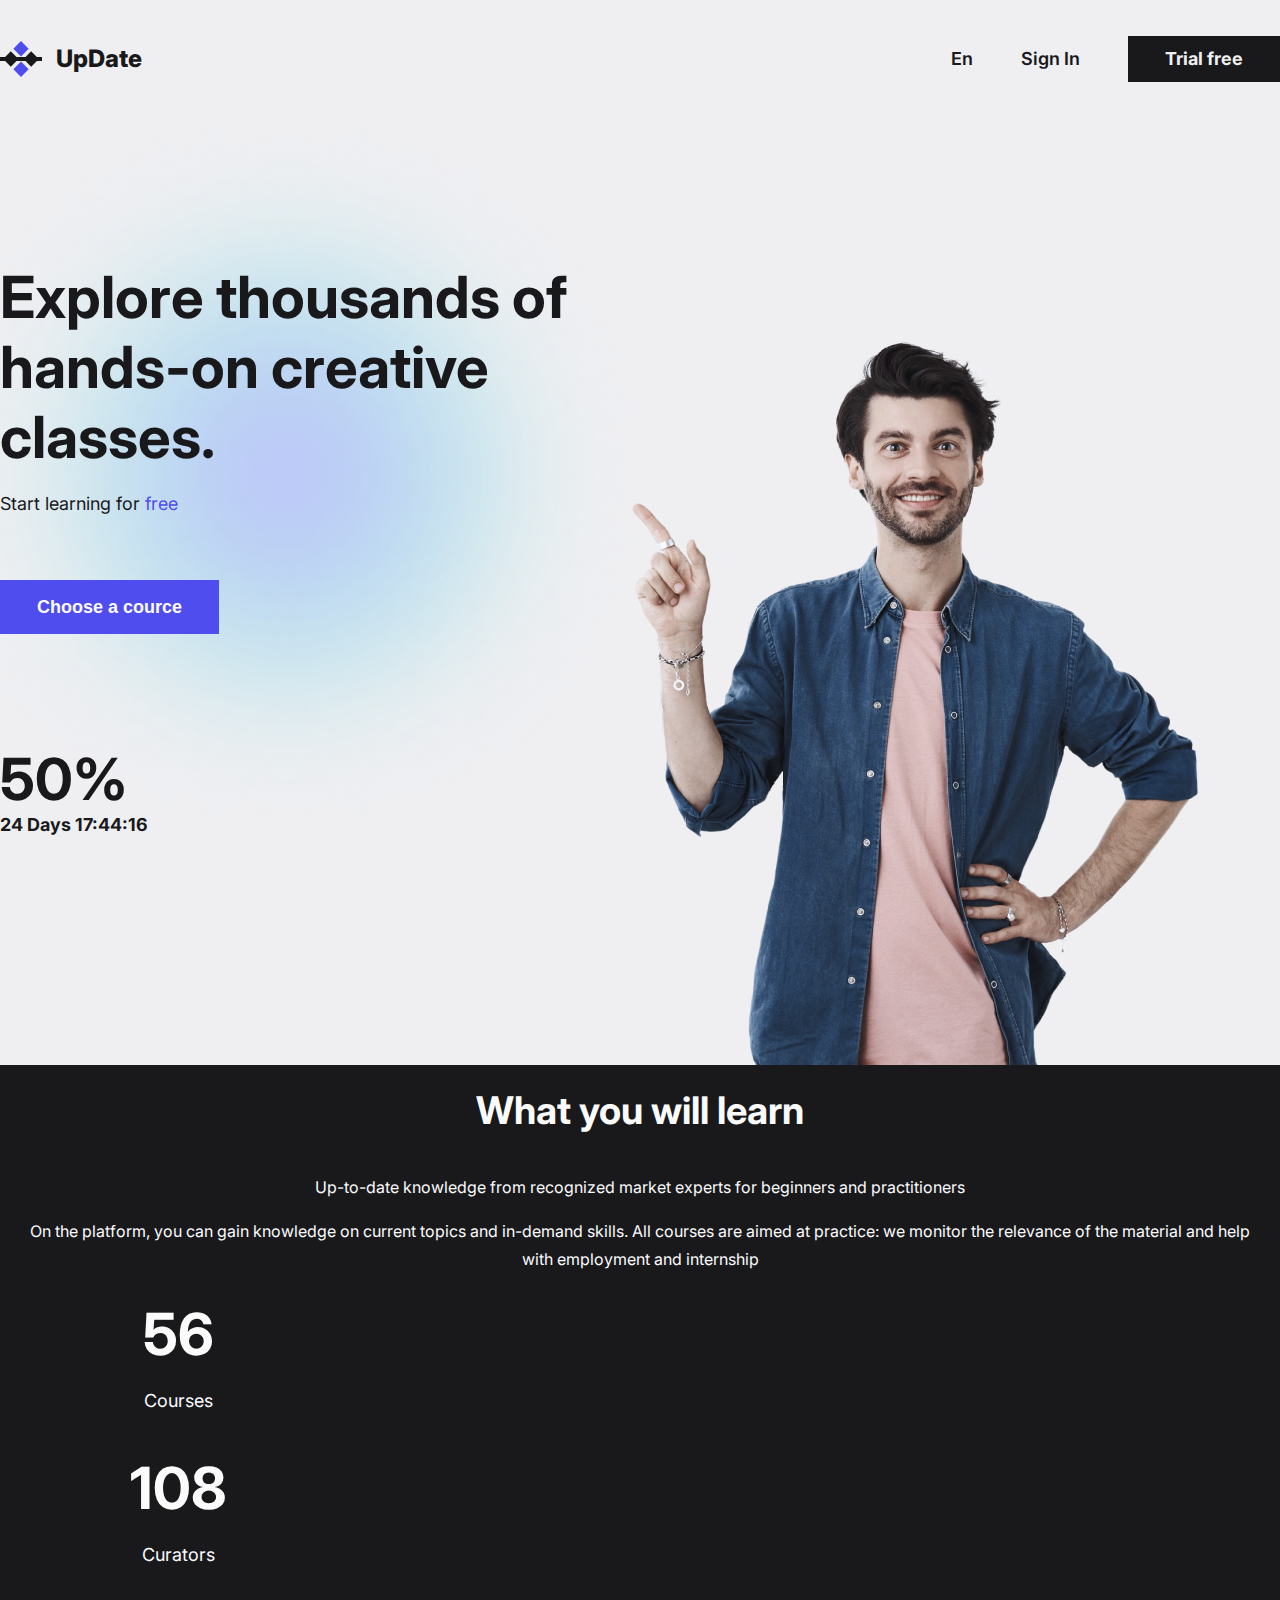
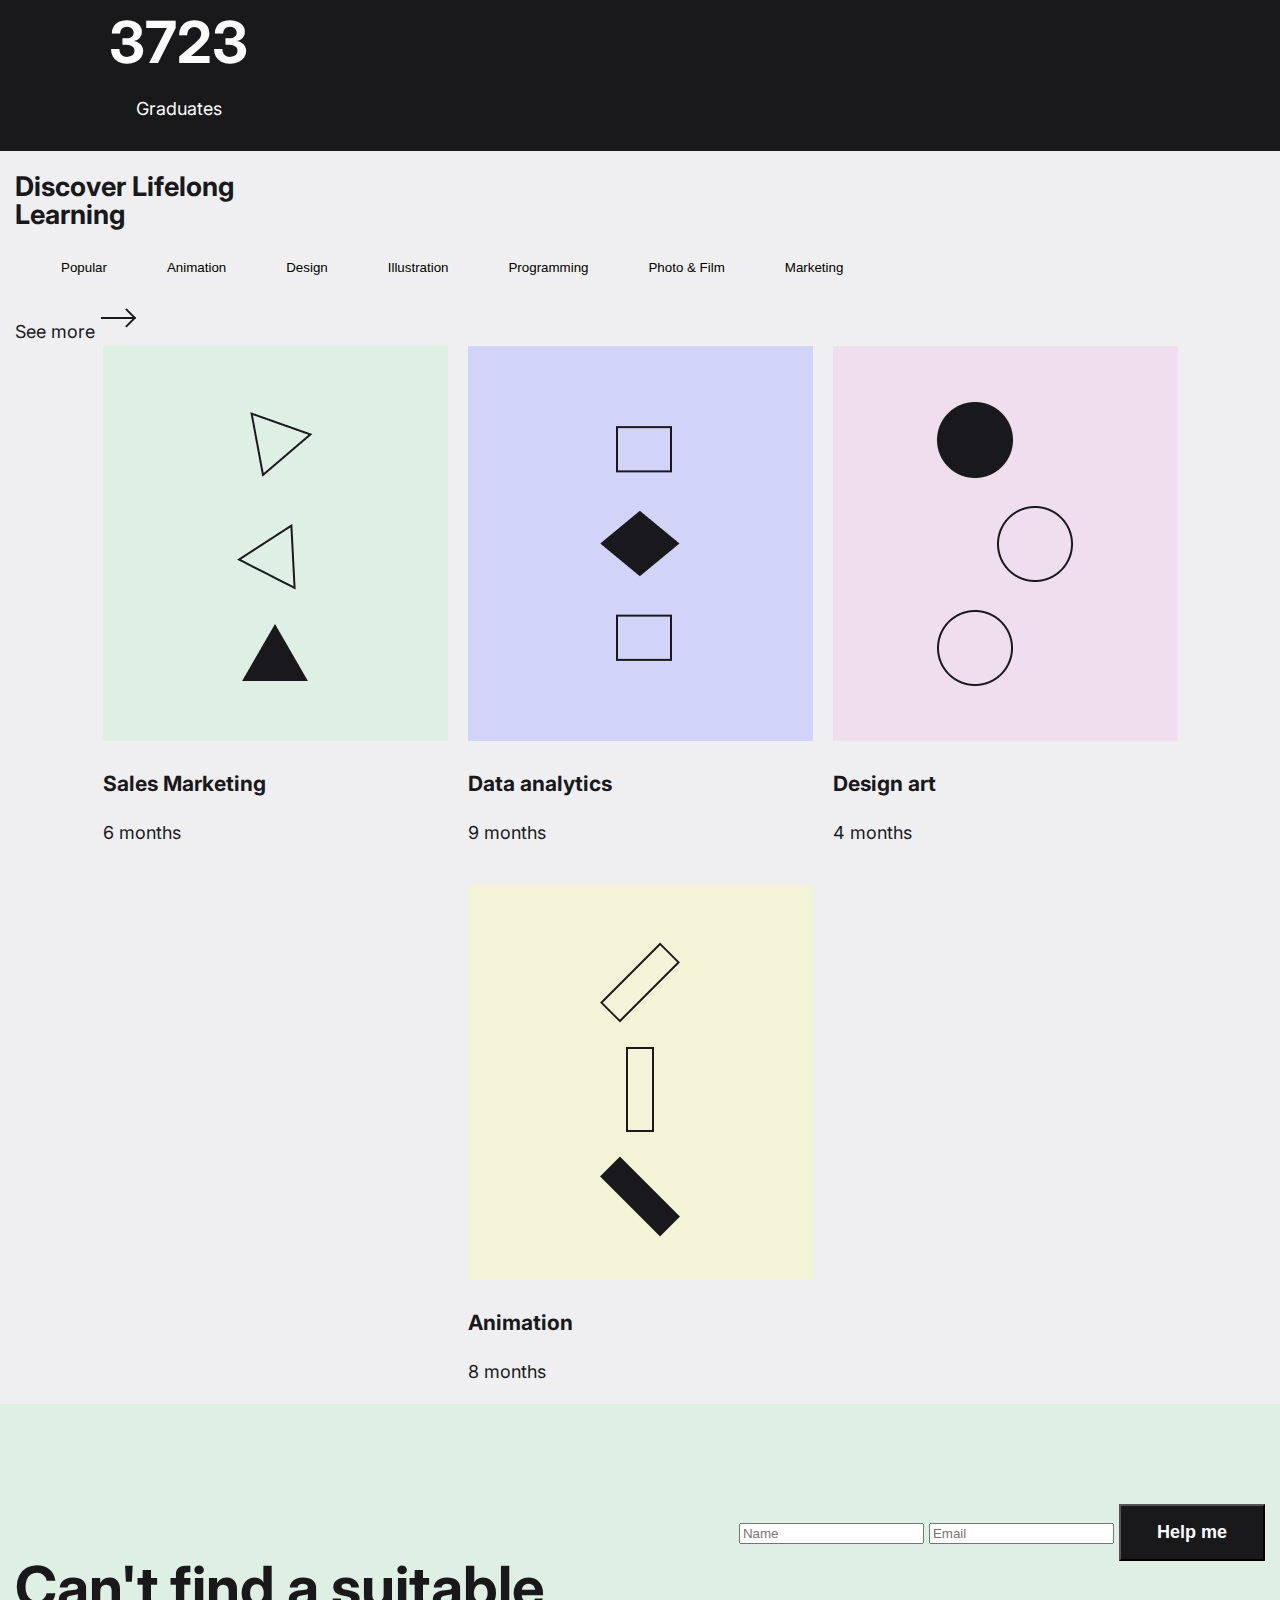
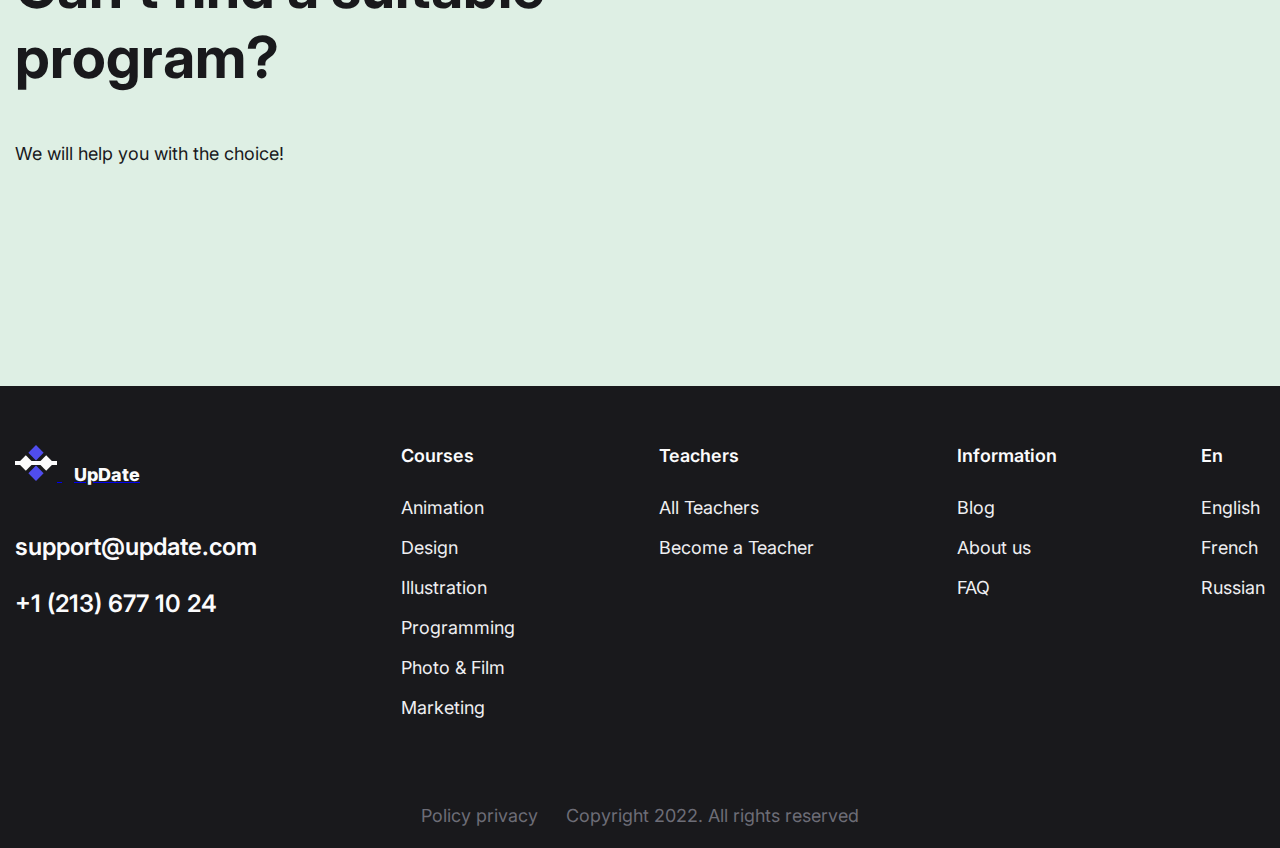
==== index.html @ 37fc65b7 "first commit" ====
<!DOCTYPE html>
<html lang="en">
  <head>
    <meta charset="UTF-8" />
    <meta name="viewport" content="width=device-width, initial-scale=1.0" />
    <link rel="preconnect" href="https://fonts.googleapis.com" />
    <link rel="preconnect" href="https://fonts.gstatic.com" crossorigin />
    <link
      href="https://fonts.googleapis.com/css2?family=Inter:wght@400;600;700;800&display=swap"
      rel="stylesheet"
    />

    <link rel="stylesheet" href="style/style.css" />
    <title>Document</title>
  </head>
  <body>
    <header class="container header">
      <div class="header__box">
        <a class="logo" href="index.html">
          <img src="img/logo.svg" alt="logo" />
          UpDate
        </a>
        <nav class="nav">
          <ul class="nav__list">
            <li>
              <a class="link" href="#">Courses</a>
            </li>
            <li>
              <a class="link" href="#">Teachers</a>
            </li>
            <li>
              <a class="link" href="#">Blog</a>
            </li>
          </ul>
        </nav>
      </div>
      <div class="btn-box">
        <a class="header__link" href="#"> En </a>
        <a class="header__link" href="#"> Sign In </a>
        <a class="header__btn" href="#"> Trial free</a>
      </div>
    </header>
    <main>
      <section class="offer container">
        <div class="offer__holder">
          <h1 class="offer__title">
            Explore thousands of hands-on creative classes.
          </h1>
          <p class="offer__description">
            Start learning for <a class="link link-blue" href="#">free</a>
          </p>
          <button class="button">Choose a cource</button>

          <p class="offer__sale">50%</p>

          <p class="offer__time">
            <time> 24 Days 17:44:16 </time>
          </p>
        </div>
        <ul class="offer__list">
          <li class="offer__marketer offer__item">Marketer</li>
          <li class="offer__illustrator offer__item">Illustrator</li>
          <li class="offer__animator offer__item">Animator</li>
          <li class="offer__programmer offer__item">Programmer</li>
          <li class="offer__designer offer__item">Designer</li>
          <li class="offer__photographer offer__item">Photographer</li>
        </ul>
      </section>
      <section class="learn">
        <div class="learn-container container">
          <div class="learn__text">
            <h2 class="learn__title">What you will learn</h2>
            <p class="learn__description">
              Up-to-date knowledge from recognized market experts for beginners
              and practitioners
            </p>
            <p class="learn__description">
              On the platform, you can gain knowledge on current topics and
              in-demand skills. All courses are aimed at practice: we monitor
              the relevance of the material and help with employment and
              internship
            </p>
          </div>
          <div class="learn__counters">
            <div class="learn__counter-item">
              <p class="learn__counter-number">56</p>
              <p class="learn__counter-description">Courses</p>
            </div>
            <div class="learn__counter-item">
              <p class="learn__counter-number">108</p>
              <p class="learn__counter-description">Curators</p>
            </div>
            <div class="learn__counter-item">
              <p class="learn__counter-number">3723</p>
              <p class="learn__counter-description">Graduates</p>
            </div>
          </div>
        </div>
      </section>
      <section class="discover container">
        <h2 class="discover__title">
          Discover Lifelong<br />
          Learning
        </h2>
        <ul class="discover__list">
          <li>
            <button class="discover__button">Popular</button>
          </li>
          <li>
            <button class="discover__button">Animation</button>
          </li>
          <li>
            <button class="discover__button">Design</button>
          </li>
          <li>
            <button class="discover__button">Illustration</button>
          </li>
          <li>
            <button class="discover__button">Programming</button>
          </li>
          <li>
            <button class="discover__button">Photo & Film</button>
          </li>
          <li>
            <button class="discover__button">Marketing</button>
          </li>
        </ul>
        <a class="link" href="#"
          >See more
          <img src="img/see_more_arrow.svg" alt="See more" />
        </a>

        <div class="discover__cards">
          <article class="discover__card-item">
            <img src="img/card-img-1.jpg" alt="Sales Marketing" />
            <h3 class="discover__card-item">Sales Marketing</h3>
            <p class="discover__card-length">6 months</p>
          </article>
          <article class="discover__card-item">
            <img src="img/card-img-2.jpg" alt="Data analytics" />
            <h3 class="discover__card-item">Data analytics</h3>
            <p class="discover__card-length">9 months</p>
          </article>
          <article class="discover__card-item">
            <img src="img/card-img-3.jpg" alt="Design art" />
            <h3 class="discover__card-item">Design art</h3>
            <p class="discover__card-length">4 months</p>
          </article>
          <article class="discover__card-item">
            <img src="img/card-img-4.jpg" alt="Animation" />
            <h3 class="discover__card-item">Animation</h3>
            <p class="discover__card-length">8 months</p>
          </article>
        </div>
      </section>
      <section class="find-program">
        <div class="find-program-container container">
          <div class="find-program__text">
            <h2 class="find-program__title">
              Can't find a suitable<br />
              program?
            </h2>
            <p class="find-program___description">
              We will help you with the choice!
            </p>
          </div>
          <form action="https://fom.in.ua/echo" class="find-program__form">
            <input type="text" name="name" placeholder="Name" required />
            <input type="email" name="email" placeholder="Email" required />
            <button class="find-program__button">Help me</button>
          </form>
        </div>
      </section>
    </main>
    <footer class="footer">
      <div class="footer__container container">
        <div class="footer__logo">
          <a href="index.html">
            <img
              class="footer__logo-image"
              src="img/footer-logo.svg"
              alt="logo"
            />
            <span>UpDate</span>
          </a>
          <div class="footer__info">
            <a class="footer__email" href="mailto:support@update.com"
              >support@update.com</a
            >
            <a class="footer___phone" href="tel:12136771024"
              >+1 (213) 677 10 24</a
            >
          </div>
        </div>

        <div class="sitemap">
          <h6 class="sitemap__title">Courses</h6>
          <ul class="sitemap__list">
            <li>
              <a class="footer__link" href="#">Animation</a>
            </li>
            <li>
              <a class="footer__link" href="#">Design</a>
            </li>
            <li>
              <a class="footer__link" href="#">Illustration</a>
            </li>
            <li>
              <a class="footer__link" href="#">Programming</a>
            </li>
            <li>
              <a class="footer__link" href="#">Photo & Film</a>
            </li>
            <li>
              <a class="footer__link" href="#">Marketing</a>
            </li>
          </ul>
        </div>
        <div class="sitemap">
          <h6 class="sitemap__title">Teachers</h6>
          <ul class="sitemap__list">
            <li>
              <a class="footer__link" href="#">All Teachers</a>
            </li>
            <li>
              <a class="footer__link" href="#">Become a Teacher</a>
            </li>
          </ul>
        </div>
        <div class="sitemap">
          <h6 class="sitemap__title">Information</h6>
          <ul class="sitemap__list">
            <li>
              <a class="footer__link" href="#">Blog</a>
            </li>
            <li>
              <a class="footer__link" href="#">About us</a>
            </li>
            <li>
              <a class="footer__link" href="#">FAQ</a>
            </li>
          </ul>
        </div>
        <div class="sitemap">
          <h6 class="sitemap__title">En</h6>
          <ul class="sitemap__list">
            <li>
              <a class="footer__link" href="#">English</a>
            </li>
            <li>
              <a class="footer__link" href="#">French</a>
            </li>
            <li>
              <a class="footer__link" href="#">Russian</a>
            </li>
          </ul>
        </div>
      </div>
      <div class="copyright">
        <a class="copyright__link" href="">Policy privacy</a>
        <p>Copyright 2022. All rights reserved</p>
      </div>
    </footer>
  </body>
</html>
---- style/style.css ----
body {
  background-color: #efeff2;
  margin: 0;
  color: #19191c;
  font: 400 18px/28px Inter, sans-serif;
}
.container {
  padding: 0 15px;
  max-width: 1440px;
  margin: 0 auto;
}
.none {
  display: none !important;
}
.header {
  display: flex;
  padding: 36px 0 0;
  justify-content: space-between;
}
.header__box {
  display: flex;
  align-items: center;
  gap: 68px;
}
.nav__list {
  display: flex;
  list-style: none;
  gap: 48px;
  padding: 0;
  margin: 0;
  font-size: 18px;
  line-height: 22px;
  font-weight: 600;
}
.link {
  color: #19191c;
  text-decoration: none;
}
.btn-box {
  display: flex;
  gap: 48px;
  align-items: center;
}
.logo {
  font-weight: 800;
  font-size: 24px;
  line-height: 30px;
  display: flex;
  align-items: center;
  gap: 14px;
  color: #19191c;
  text-decoration: none;
}
.header__link {
  color: #19191c;
  font-size: 18px;
  line-height: 22px;
  font-weight: 600;
  text-decoration: none;
}
.header__btn {
  background: #19191c;
  color: #efeff2;
  padding: 12px 37px;
  font-size: 18px;
  line-height: 22px;
  font-weight: 700;
  text-decoration: none;
}
.offer {
  display: flex;
  justify-content: space-between;
  align-items: flex-start;
  padding: 0 0 230px;
  background: url(../img/bg.png) 100% 100% no-repeat;
}
.offer__holder {
  width: 648px;
  padding-top: 180px;
  background: url(../img/bg01.png) 100% 100% no-repeat;
}
.offer__link {
  font-weight: 700;
  text-decoration: none;
  color: #504dee;
}
.offer__title {
  font-size: 58px;
  line-height: 70px;
  font-weight: 700;
  margin: 0 0 18px;
}
.offer__description {
  font-size: 18px;
  line-height: 28px;
  margin: 0 0 62px;
}
.link-blue {
  color: #504dee;
}
.button {
  background: #504dee;
  color: #fbfbfc;
  border: none;
  padding: 16px 37px;
  font-size: 18px;
  font-weight: 700;
  line-height: 22px;
  margin: 0 0 110px;
}
.offer__sale {
  font-size: 58px;
  font-weight: 700;
  line-height: normal;
  margin: 0;
}
.offer__time {
  font-size: 18px;
  font-weight: 700;
  line-height: normal;
  margin: 0;
}
.offer__list {
  align-items: flex-end;
  list-style: none;
  padding: 0;
  margin: 0;
  position: relative;
}
.offer__item {
  position: absolute;
  border: 2px solid #19191c;
  padding: 16px 36px;
  font-weight: 600;
  font-size: 18px;
  line-height: 28px;
}
.offer__marketer {
  position: absolute;
  top: 195px;
  right: 20px;
}
.offer__illustrator {
  top: 74px;
  right: 293px;
}
.offer__animator {
  top: 170px;
  left: -680px;
}
.offer__programmer {
  top: 341px;
  left: -848px;
}
.offer__designer {
  top: 526px;
  left: -997px;
}
.offer__photographer {
  top: 702px;
  left: -882px;
}
.learn {
  background: #19191c;
  color: #fbfbfc;
  padding: 168px 0;
}
.learn-container {
  display: flex;
  justify-content: space-between;
}
.learn__text {
  width: 588px;
}
.learn__title {
  font-size: 58px;
  font-weight: 700;
  line-height: 70px;
  margin: 0 0 28px;
}
.learn__description {
  font-size: 18px;
  font-weight: 400;
  line-height: 28px;
}
.learn__counters {
  display: flex;
  gap: 86px;
}
.learn__counter-number {
  font-size: 58px;
  line-height: 70px;
  font-weight: 700;
}
.learn__counter-description {
  font-size: 18px;
  font-weight: 400;
  line-height: 28px;
}
.discover__title {
  width: 594px;
}
.discover__list {
  display: flex;
  align-items: flex-start;
  list-style: none;
  color: #19191c;
  font-size: 18px;
  font-weight: 400;
  line-height: 28px;
  gap: 48px;
}
.discover__button {
  border: none;
}
.discover__cards {
  display: flex;
  justify-content: center;
  gap: 20px;
}
.find-program {
  background: #deefe4;
  padding-top: 100px;
  padding-bottom: 200px;
}
.find-program-container {
  display: flex;
  justify-content: space-between;
}
.find-program__title {
  color: #19191c;
  font-size: 58px;
  font-weight: 700;
  line-height: normal;
}
.find-program___description {
  color: #19191c;
  font-size: 18px;
  font-weight: 400;
  line-height: 28px;
}
.find-program__button {
  padding: 16px 36px;
  background: #19191c;
  color: #fbfbfc;
  font-size: 18px;
  font-weight: 700;
  line-height: normal;
}
.footer {
  background: #19191c;
  color: #efeff2;
  padding-top: 59px;
}
.footer__container {
  display: flex;
  justify-content: space-between;
  margin-bottom: 50px;
}
.footer__info {
  display: flex;
  flex-direction: column;
  font-size: 24px;
  font-weight: 600;
  line-height: normal;
  gap: 28px;
}
.footer__logo {
  color: #fbfbfc;
}
.footer__logo-image {
  width: 42px;
  height: 36px;
  gap: 12px;
}
.footer__logo span {
  color: #fbfbfc;
  font-size: 18px;
  font-weight: 800;
  line-height: normal;
  margin-left: 12px;
}
.footer__info {
  padding-top: 43px;
}
.footer__info a {
  color: #fbfbfc;
  text-decoration: none;
}
.sitemap__title {
  color: #fbfbfc;
  font-size: 18px;
  font-weight: 600;
  line-height: normal;
  margin: 0;
  padding-bottom: 28px;
}
.sitemap__list {
  list-style: none;
  padding: 0;
  margin: 0;
}
.sitemap__list li {
  margin-bottom: 12px;
}
.footer__link {
  color: #efeff2;
  font-size: 18px;
  font-weight: 400;
  line-height: 28px;
  text-decoration: none;
}
.copyright {
  display: flex;
  justify-content: center;
  align-items: center;
  color: #6d6d77;
  font-size: 18px;
  font-weight: 400;
  line-height: 28px;
}
.copyright__link {
  color: #6d6d77;
  text-decoration: none;
  margin-right: 28px;
}

@media screen and (max-width: 1439px) {
  .nav {
    display: none;
  }
  .offer__list {
    display: none;
  }
  .discover__list {
    flex-wrap: wrap;
  }
  .discover__cards {
    flex-wrap: wrap;
  }
  .learn {
    padding: 10px 0;
  }
  .learn__counter-item {
    flex: 1 1 100%;
  }
  .learn__counters {
    flex-wrap: wrap;
    gap: 10px;
    text-align: center;
  }
  .learn-container {
    flex-wrap: wrap;
  }
  .learn__counter-number {
    margin: 10px 0;
  }
  .learn__text {
    width: auto;
    text-align: center;
  }
  .learn__title {
    font-size: 38px;
  }
  .learn__description {
    font-size: 16px;
  }
}

@media screen and (max-width: 760px) {
  .offer__holder {
    width: auto;
    padding-top: 60px;
    background: none;
  }
  .offer__title {
    font-size: 38px;
    margin: 0;
  }
  .find-program-container {
    flex-direction: column;
  }
  .find-program__title {
    font-size: 38px;
  }
  .footer__container {
    flex-wrap: wrap;
  }
}

@media screen and (max-width: 480px) {
  .header {
    flex-direction: column;
    align-items: center;
  }
  .header__box {
    padding-bottom: 10px;
  }
  .sitemap {
    display: none;
  }
}
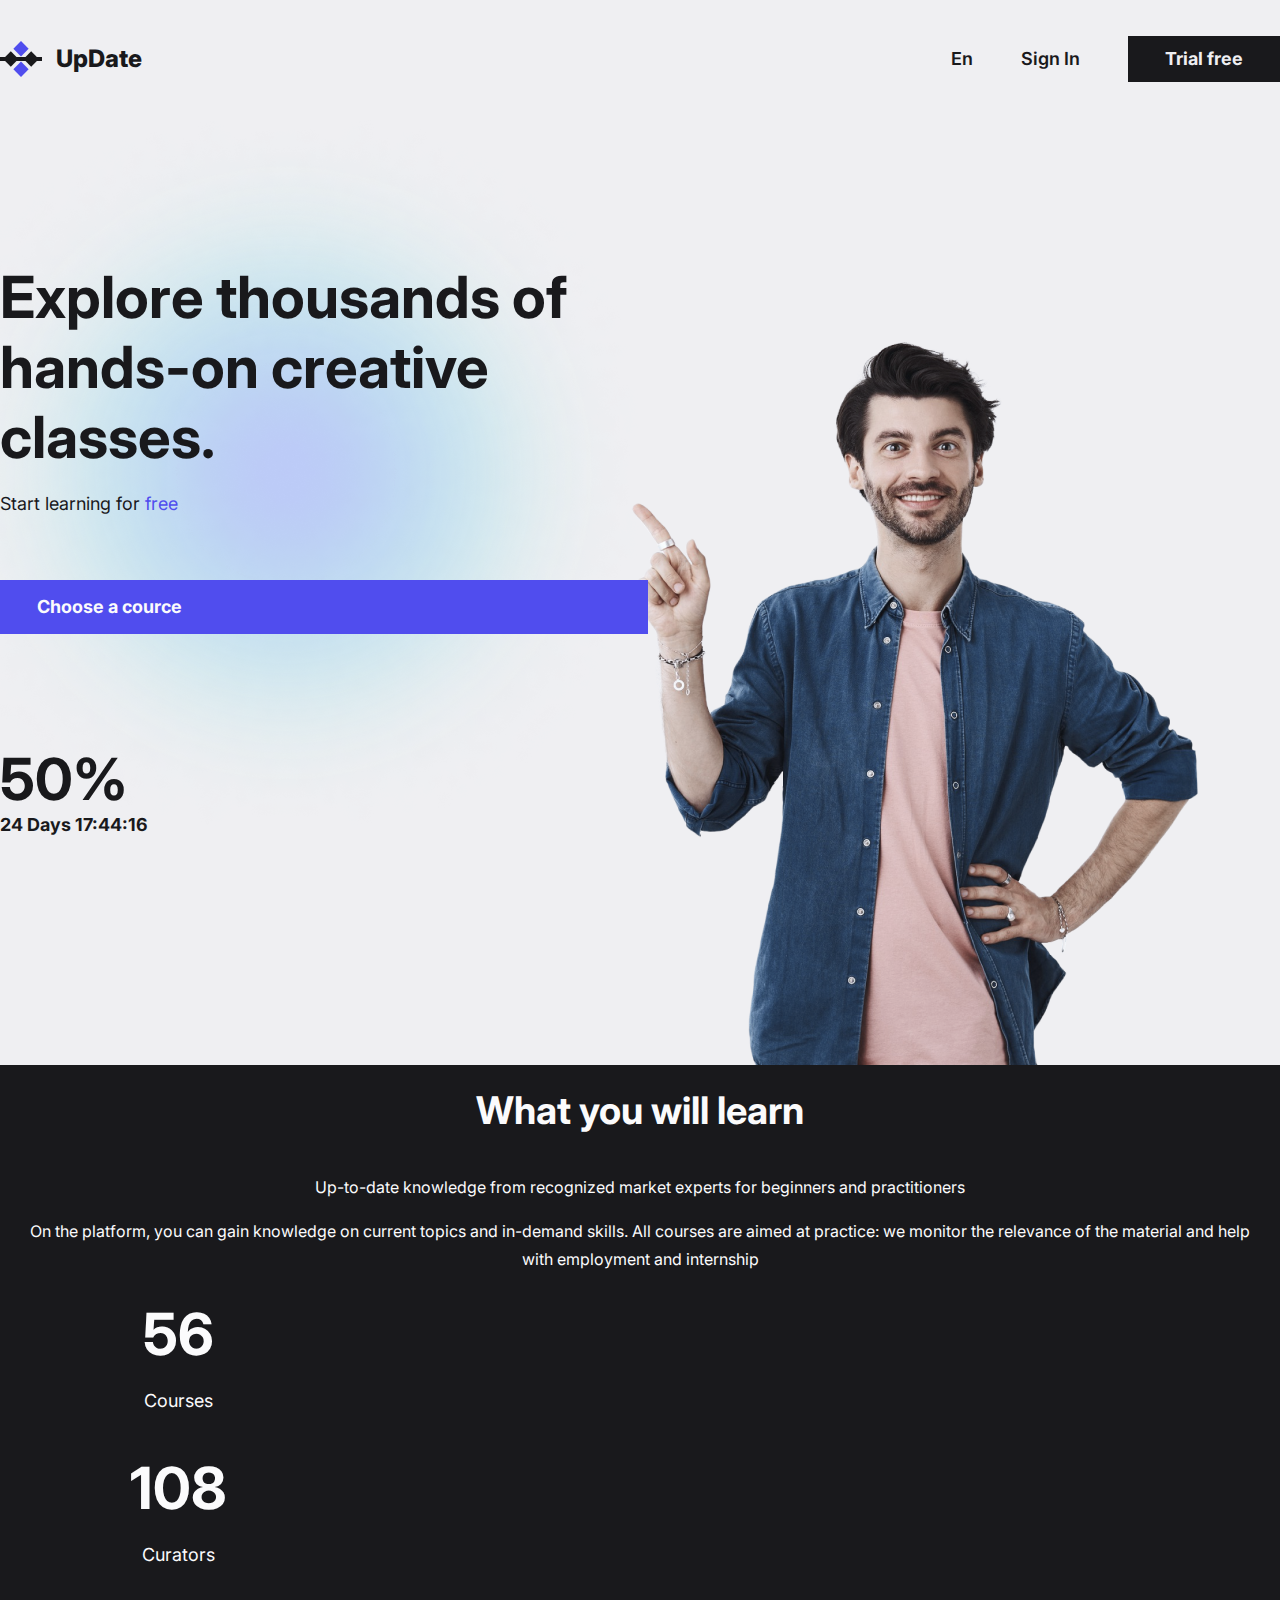
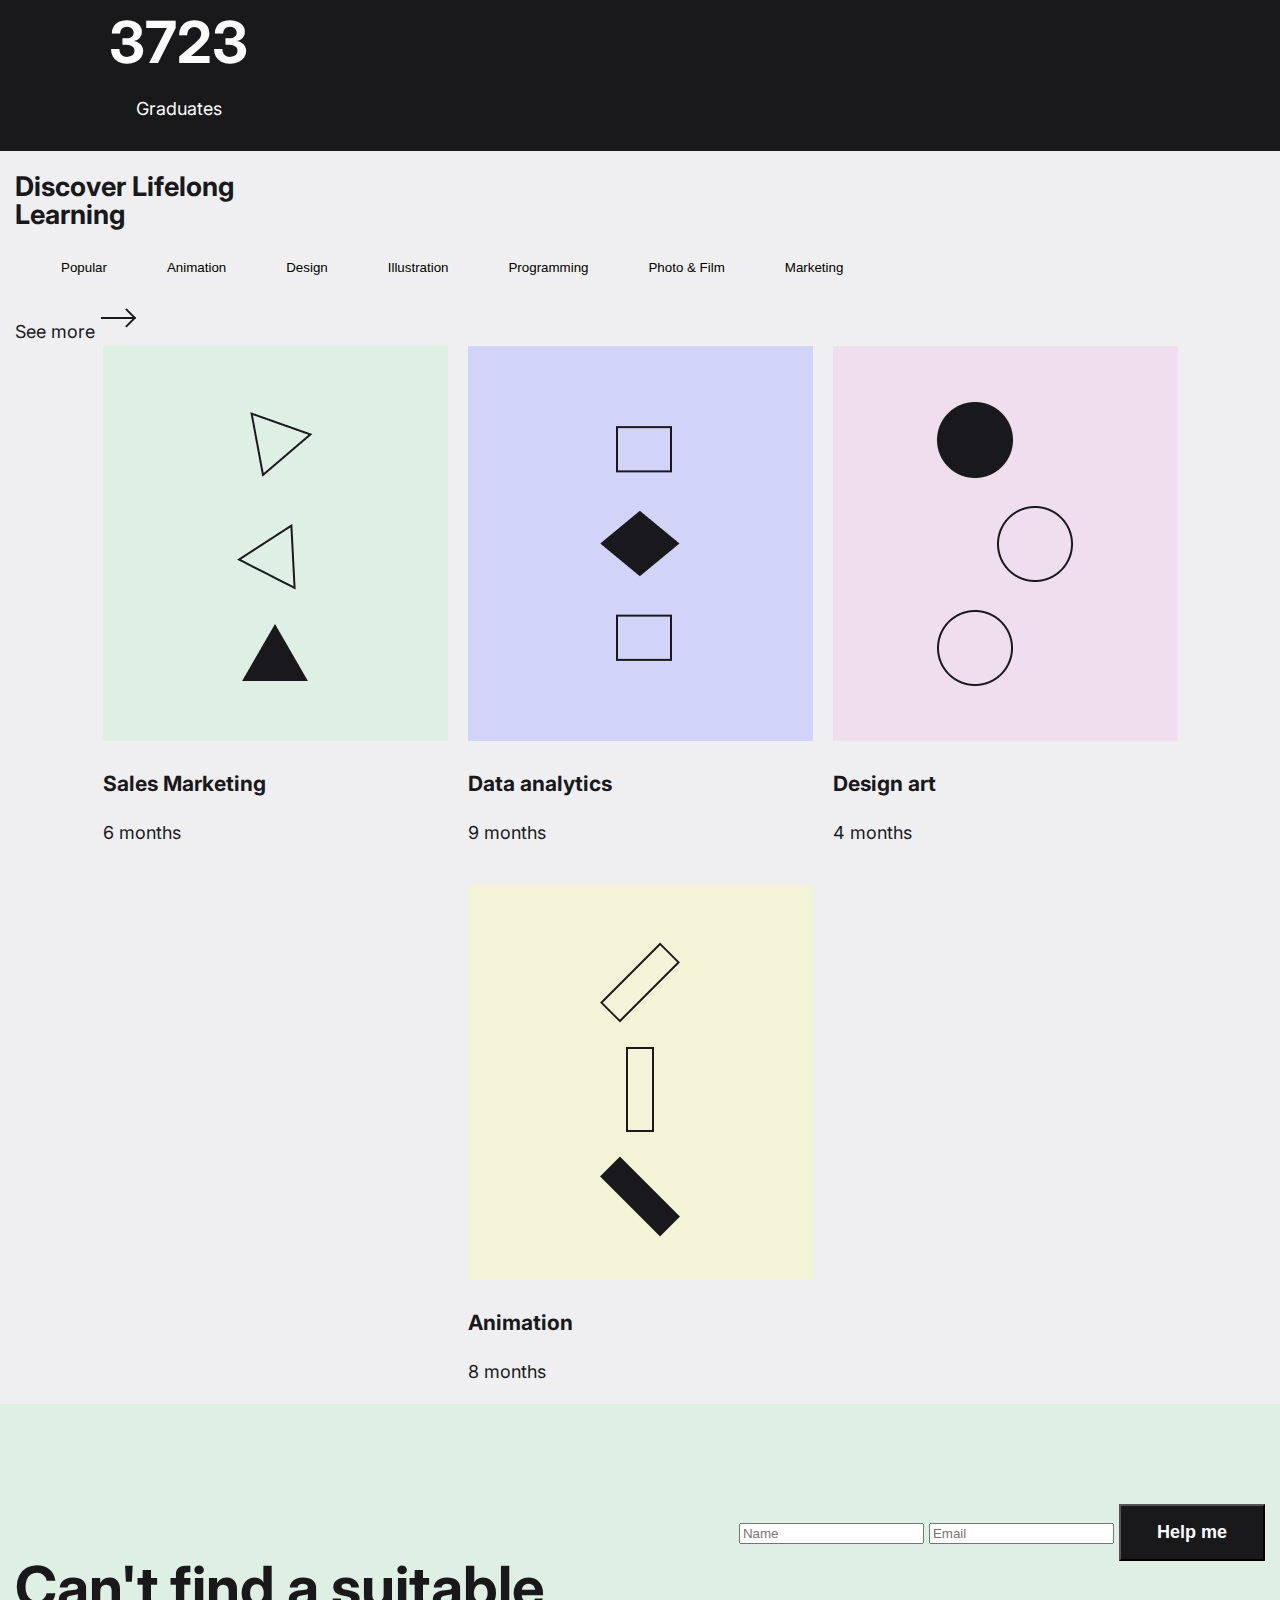
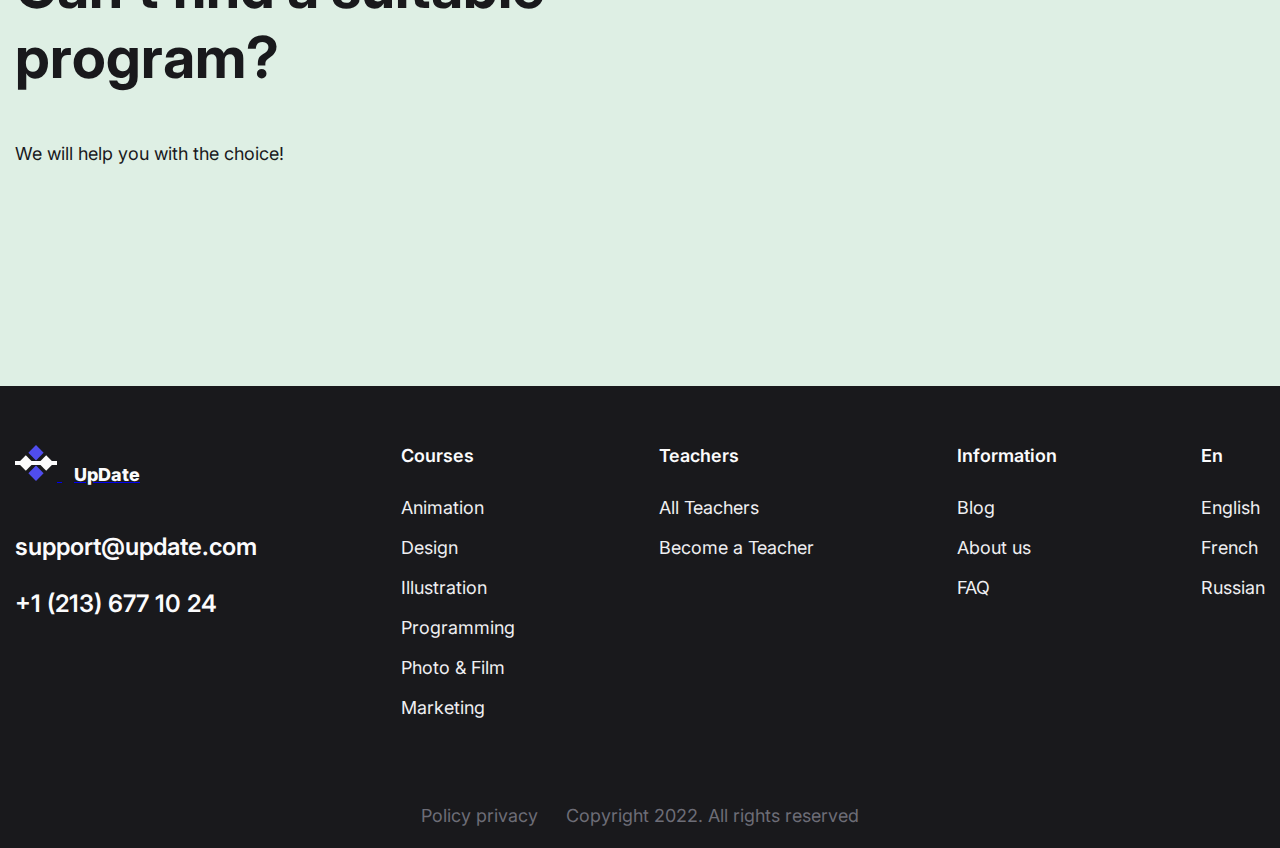
==== commit 19d10403: "fix Accessibility" ====
--- a/index.html
+++ b/index.html
@@ -49,7 +49,7 @@
           <p class="offer__description">
             Start learning for <a class="link link-blue" href="#">free</a>
           </p>
-          <button class="button">Choose a cource</button>
+          <div class="button" role="button">Choose a cource</div>
 
           <p class="offer__sale">50%</p>
 
@@ -133,7 +133,7 @@
         <div class="discover__cards">
           <article class="discover__card-item">
             <img src="img/card-img-1.jpg" alt="Sales Marketing" />
-            <h3 class="discover__card-item">Sales Marketing</h3>
+            <h3 class="discover__card-title" tabindex="0">Sales Marketing</h3>
             <p class="discover__card-length">6 months</p>
           </article>
           <article class="discover__card-item">
@@ -143,12 +143,12 @@
           </article>
           <article class="discover__card-item">
             <img src="img/card-img-3.jpg" alt="Design art" />
-            <h3 class="discover__card-item">Design art</h3>
+            <h3 class="discover__card-title" tabindex="0">Design art</h3>
             <p class="discover__card-length">4 months</p>
           </article>
           <article class="discover__card-item">
             <img src="img/card-img-4.jpg" alt="Animation" />
-            <h3 class="discover__card-item">Animation</h3>
+            <h3 class="discover__card-title" tabindex="0">Animation</h3>
             <p class="discover__card-length">8 months</p>
           </article>
         </div>
